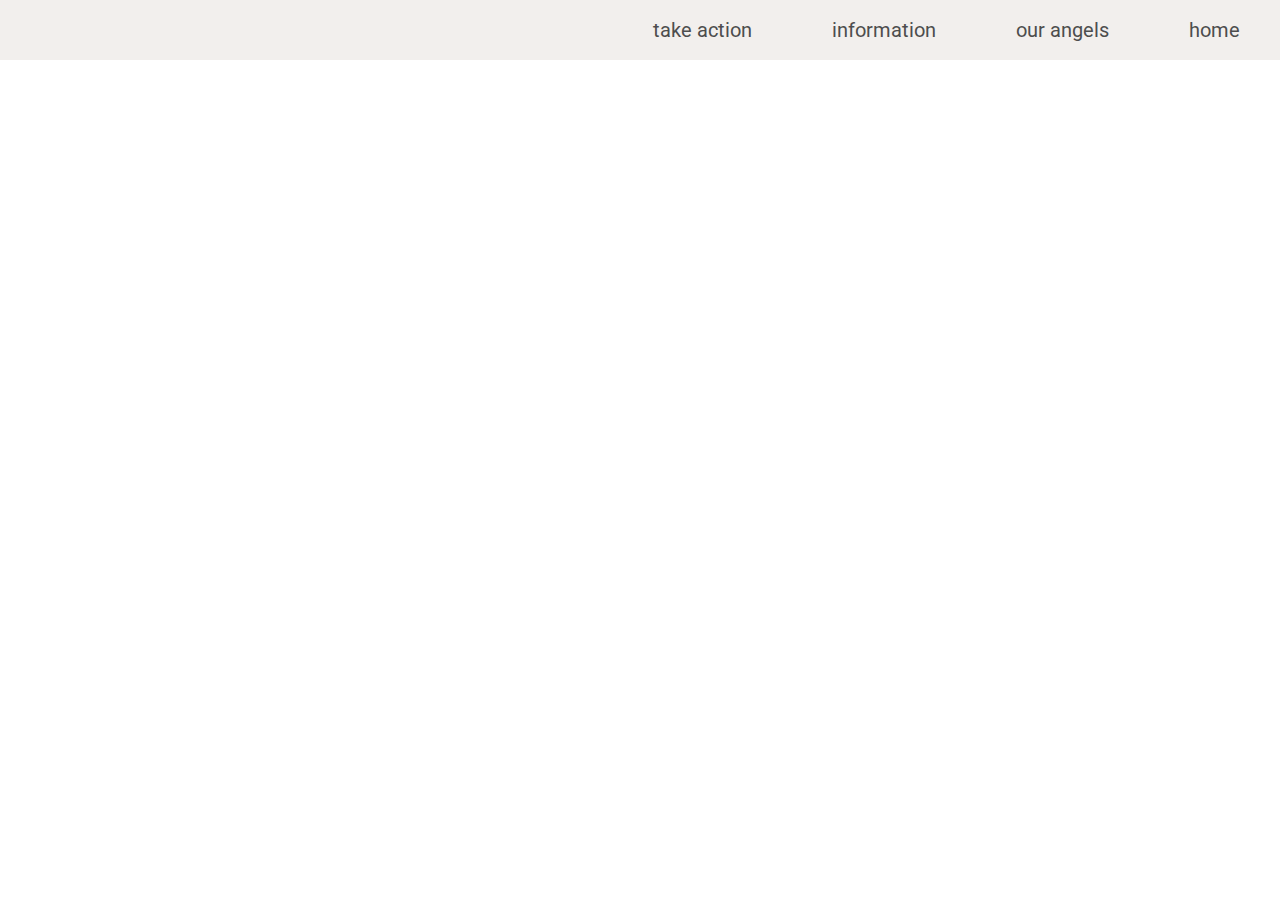
==== info.html @ 3d7699df "first commit" ====
<!DOCTYPE html>
<html lang="en" dir="ltr">
  <head>
    <meta charset="utf-8">
    <link rel="stylesheet" href="style.css">
    <link rel="preconnect" href="https://fonts.googleapis.com">
<link rel="preconnect" href="https://fonts.gstatic.com" crossorigin>
<link href="https://fonts.googleapis.com/css2?family=Roboto:wght@400;900&display=swap" rel="stylesheet">
    <title></title>
  </head>
  <body>
    <ul>
      <li><a href="index.html">home</a></li>
      <li><a href="angels.html">our angels</a></li>
      <li><a href="info.html">information</a></li>
      <li><a href="action.html">take action</a></li>
    </ul>
  </body>
</html>
---- style.css ----
* {
  box-sizing: border-box;
  padding: 0;
  margin: 0;
  font-family: Roboto, sans-serif;
}

img {
  object-fit: fill;
  max-width: 100%;
  max-height: 100%;
}

ul {
  list-style-type: none;
  margin: 0;
  padding: 0;
  background: #EFEBE9;
  opacity: 0.8;
  position: fixed;
  top: 0;
  width: 100%;
  font-family: Roboto, sans-serif;
}

li {
  float: right;
}

li a {
  display: block;
  color: #212121;
  text-align: right;
  padding: 18px 40px;
  text-decoration: none;
  font-size: 20px;
}

li a:hover {
  background-color: #7A7A7A;
  color: white;
}

.active {
  background-color: #EC407A;
}

/* figure {
  padding: 0;
  margin: 0;
} */

figcaption {
  position: relative;
  top: -40px;
  color: white;
  font-family: Roboto, sans-serif;
  text-align: right;
  padding: 10px;
}

.homeheader{
  text-align: center;
  font-size: 32pt;
  font-family: Roboto, sans-serif;
  padding: 40px 20px 20px 10px;
}

.txtimg {
  height: 600px;
  padding: 50px;
  margin-left: 100px;
}


.angelheader {
  text-align: center;
  font-size: 3em;
  padding: 110px 0 50px;
  color: #7BC0E2;
}

.angels {
  display: flex;
  justify-content: center;
  align-items: center;
  flex-direction: row;
  padding: 10px;
  margin: 10px;
}

.angel_name {
  text-align: center;
  color: #747576;
}
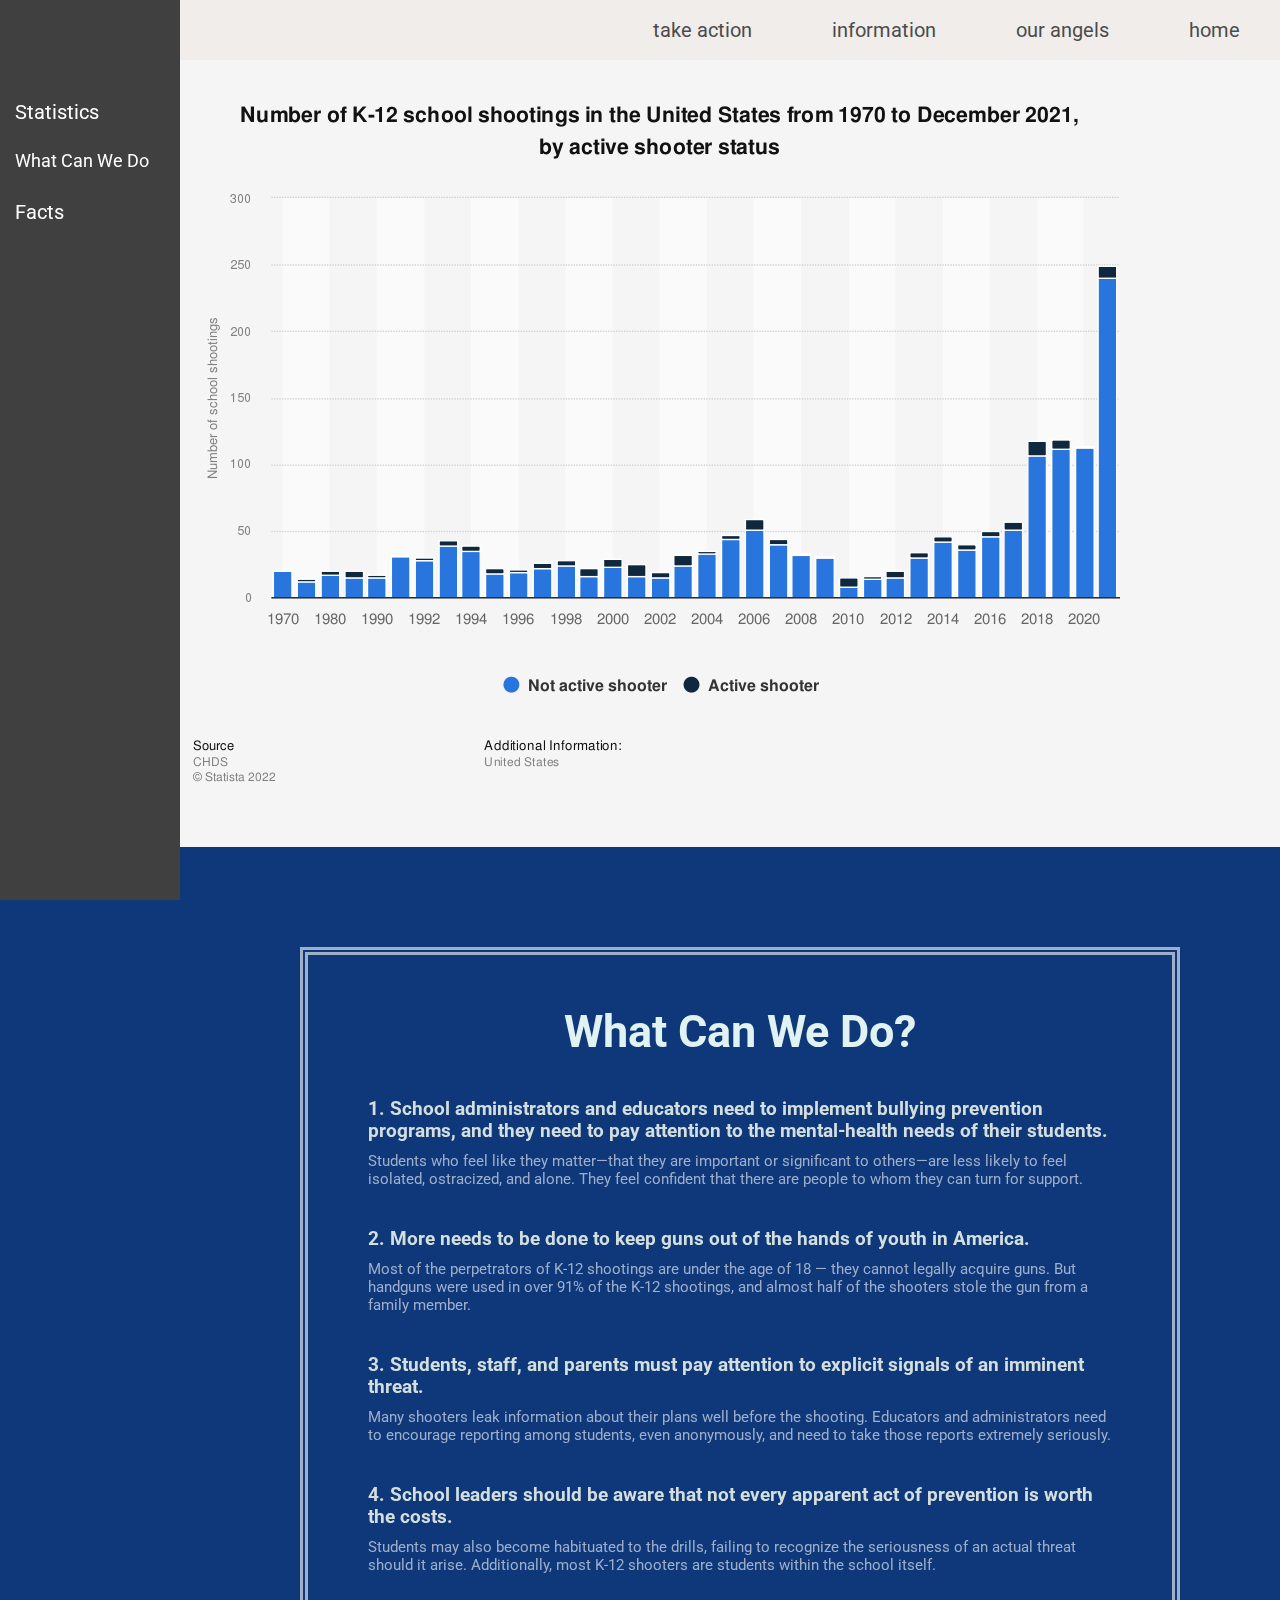
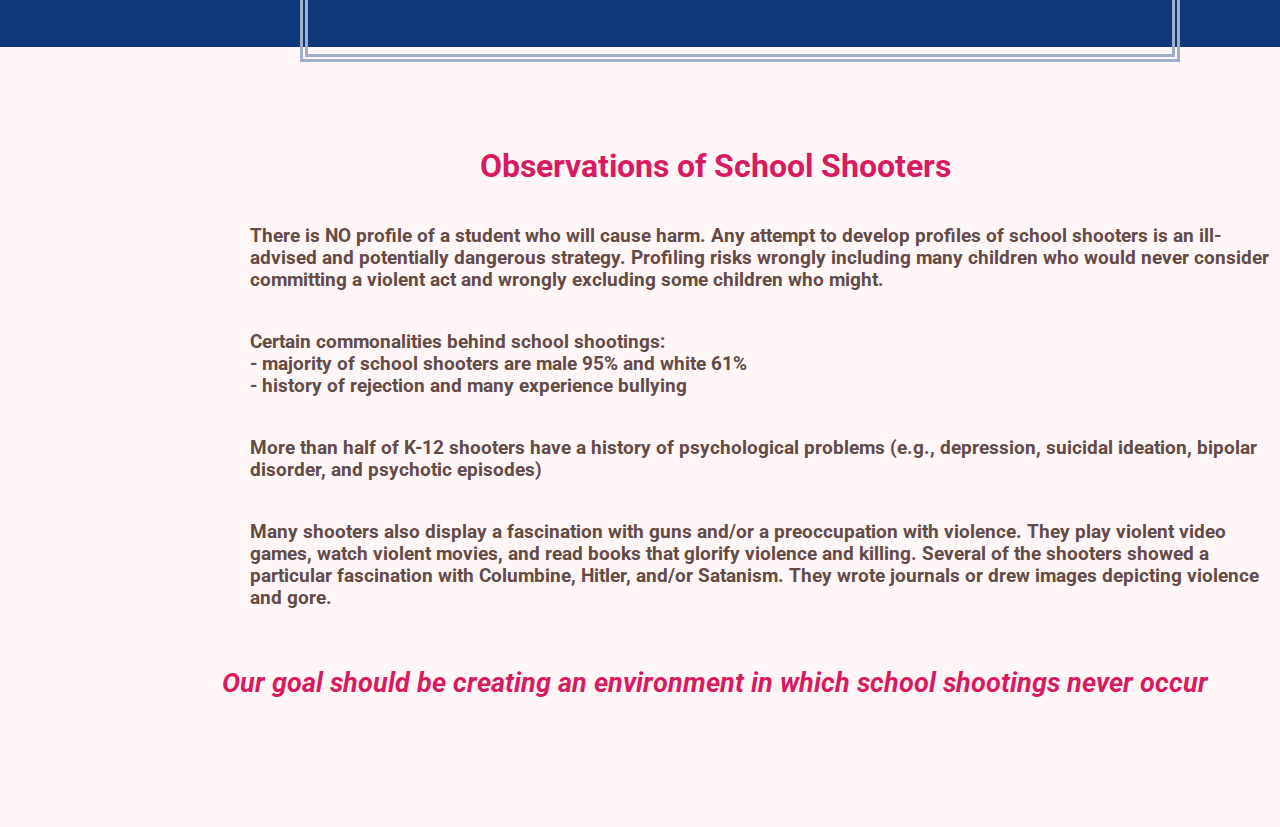
==== commit ee94fc91: "final" ====
--- a/info.html
+++ b/info.html
@@ -8,12 +8,66 @@
 <link href="https://fonts.googleapis.com/css2?family=Roboto:wght@400;900&display=swap" rel="stylesheet">
     <title></title>
   </head>
-  <body>
-    <ul>
-      <li><a href="index.html">home</a></li>
-      <li><a href="angels.html">our angels</a></li>
-      <li><a href="info.html">information</a></li>
-      <li><a href="action.html">take action</a></li>
-    </ul>
+  <body class="stats">
+      <ul class="topnavbar">
+          <li class="toplist"><a href="index.html">home</a></li>
+          <li><a href="angels.html">our angels</a></li>
+          <li><a href="info.html">information</a></li>
+          <li><a href="action.html">take action</a></li>
+      </ul>
+
+<div class="side_bar">
+</div>
+
+<!-- <div class="sb_content">
+  <ul class="sidebarlist">
+    <li><a href="statistics">statistics</a></li>
+    <li><a href="statistics">statistics</a></li>
+    <li><a href="statistics">statistics</a></li>
+  </ul>
+</div> -->
+
+<div class="statsimg" id="statimg">
+  <img src="shooter_statistic.png" alt="shooter_statistic">
+</div>
+
+<div class="main" id="section1">
+  <a href="#section2" style="color: white">What Can We Do</a>
+</div>
+
+<div class="main" id="section2">
+  <a href="#statimg" style="color: white">Statistics</a>
+  <div class="wcwdbox">
+    <h1>What Can We Do?</h1>
+    <h3>1. School administrators and educators need to implement bullying prevention programs, and they need to pay attention to the mental-health needs of their students.</h3>
+    <p>Students who feel like they matter—that they are important or significant to others—are less likely to feel isolated, ostracized, and alone. They feel confident that there are people to whom they can turn for support. </p>
+    <h3>2. More needs to be done to keep guns out of the hands of youth in America.</h3>
+    <p> Most of the perpetrators of K-12 shootings are under the age of 18 — they cannot legally acquire guns. But handguns were used in over 91% of the K-12 shootings, and almost half of the shooters stole the gun from a family member.</p>
+    <h3>3. Students, staff, and parents must pay attention to explicit signals of an imminent threat.</h3>
+    <p>Many shooters leak information about their plans well before the shooting. Educators and administrators need to encourage reporting among students, even anonymously, and need to take those reports extremely seriously. </p>
+    <h3>4. School leaders should be aware that not every apparent act of prevention is worth the costs. </h3>
+    <p>Students may also become habituated to the drills, failing to recognize the seriousness of an actual threat should it arise. Additionally, most K-12 shooters are students within the school itself. </p>
+  </div>
+
+</div>
+
+
+<div class="main" id="section3">
+  <a href="#section3" style="color: white">Facts</a>
+  <h1>Observations of School Shooters</h1>
+  <h3> There is NO profile of a student who will cause harm. Any attempt to develop profiles of school shooters is an ill-advised and potentially dangerous strategy. Profiling risks wrongly including many children who would never consider committing a violent act and wrongly excluding some children who might.</h3>
+  <h3> Certain commonalities behind school shootings: <br>
+    - majority of school shooters are male 95% and white 61% <br>
+    - history of rejection and many experience bullying </h3>
+    <h3> More than half of K-12 shooters have a history of psychological problems (e.g., depression, suicidal ideation, bipolar disorder, and psychotic episodes)</h3>
+    <h3> Many shooters also display a fascination with guns and/or a preoccupation with violence. They play violent video games, watch violent movies, and read books that glorify violence and killing. Several of the shooters showed a particular fascination with Columbine, Hitler, and/or Satanism. They wrote journals or drew images depicting violence and gore. </h3>
+</div>
+
+<div class="main" id="section4">
+<h1>Our goal should be creating an environment in which school shootings never occur </h1>
+</div>
+
+
+
   </body>
 </html>
--- a/style.css
+++ b/style.css
@@ -45,10 +45,7 @@
   background-color: #EC407A;
 }
 
-/* figure {
-  padding: 0;
-  margin: 0;
-} */
+
 
 figcaption {
   position: relative;
@@ -93,3 +90,199 @@
   text-align: center;
   color: #747576;
 }
+
+/* information */
+
+.stats {
+  background: #F5F5F5;
+}
+
+.side_bar {
+  height: 100%;
+  width: 180px;
+  position: fixed;
+  top: 0;
+  left: 0;
+  overflow-x: hidden;
+  background-color: #404040;
+  padding-top: 20px;
+}
+
+.statsimg {
+  text-align: right;
+  padding: 80px 120px 20px;
+  margin: 0px;
+}
+
+.sb_content {
+  list-style-type: none;
+  margin: 0;
+  padding: 0;
+  background: #EFEBE9;
+  opacity: 0.8;
+  position: fixed;
+  top: 0;
+  width: 100%;
+  font-family: Roboto, sans-serif;
+}
+
+html {
+  scroll-behavior: smooth;
+}
+
+#section1 {
+  height: 0px;
+}
+
+#section1 a {
+  font-size: 18px;
+  font-family: Roboto, sans-serif;
+  position: absolute;
+  top: 150px;
+  padding-left: 15px;
+  text-decoration: none;
+
+}
+
+#section2 {
+  height: 800px;
+  background-color: #0e387a;
+}
+
+#section2 a {
+  font-size: 20px;
+  font-family: Roboto, sans-serif;
+  display: block;
+  position: absolute;
+  top: 100px;
+  padding-left: 15px;
+  text-decoration: none;
+}
+
+#section3 {
+  height: 600px;
+  background-color: #FFF7F7;
+}
+
+#section3 a {
+  font-size: 20px;
+  font-family: Roboto, sans-serif;
+  display: block;
+  position: absolute;
+  top: 200px;
+  padding-left: 15px;
+  text-decoration: none;
+}
+
+.main h1 {
+  text-align: center;
+  color: #E0F2F1;
+}
+
+.main h3 {
+  padding: 10px;
+  text-align: left;
+  color: #D4DEDD;
+}
+
+.main p {
+  text-align: left;
+  font-size: 15px;
+  padding-left: 10px;
+  color: #9fafca;
+}
+
+.wcwdbox {
+  background-color: transparent;
+  text-align: center;
+  position: absolute;
+  border: 8px double #9fafca;
+  padding: 50px;
+  margin: 100px;
+  margin-left: 300px;
+}
+
+.wcwdbox h1 {
+  padding-bottom: 30px;
+  font-size: 45px;
+}
+
+.wcwdbox p {
+  padding-bottom: 30px;
+}
+
+#section3 h1 {
+  color: #D81B60;
+  padding: 100px 0 30px 150px;
+}
+
+#section3 h3 {
+  color: #644B47;
+  padding-left: 250px;
+  padding-bottom: 30px;
+}
+
+#section4 {
+  height: 20vh;
+  background-color: #FFF7F7;
+  /* opacity: 0.7; */
+}
+
+#section4 h1 {
+  color: #D81B60;
+  padding: 20px 0 20px 150px;
+  font-size: 27px;
+  text-align: center;
+  font-style: italic;
+}
+
+/* take action */
+
+.takeaction {
+  background: #7DB25F;
+}
+
+.actionheader h1 {
+  position: relative;
+  top: 175px;
+  left: 150px;
+  font-size: 75px;
+  letter-spacing: 1.5px;
+  font-weight: 600;
+  color: #fafafa;
+}
+
+.actioncaption {
+  position: relative;
+  top: 190px;
+  left: 150px;
+  font-size: 28px;
+  width: 45%;
+  padding-top: 20px;
+  letter-spacing: 1.5px;
+  font-weight: 400;
+  color: #fafafa;
+}
+
+.helpicon {
+  display: flex;
+  justify-content: flex-end;
+  position: relative;
+  bottom: 130px;
+  right: 200px;
+}
+
+.actions {
+  display: flex;
+  justify-content: space-around;
+  padding-right: 15px;
+  color: #3E2723;
+}
+
+.actions p {
+  font-size: 30px;
+  background-color: #F4DD6B;
+  padding: 25px 35px;
+  border-radius: 20px;
+  font-weight: 530;
+}
